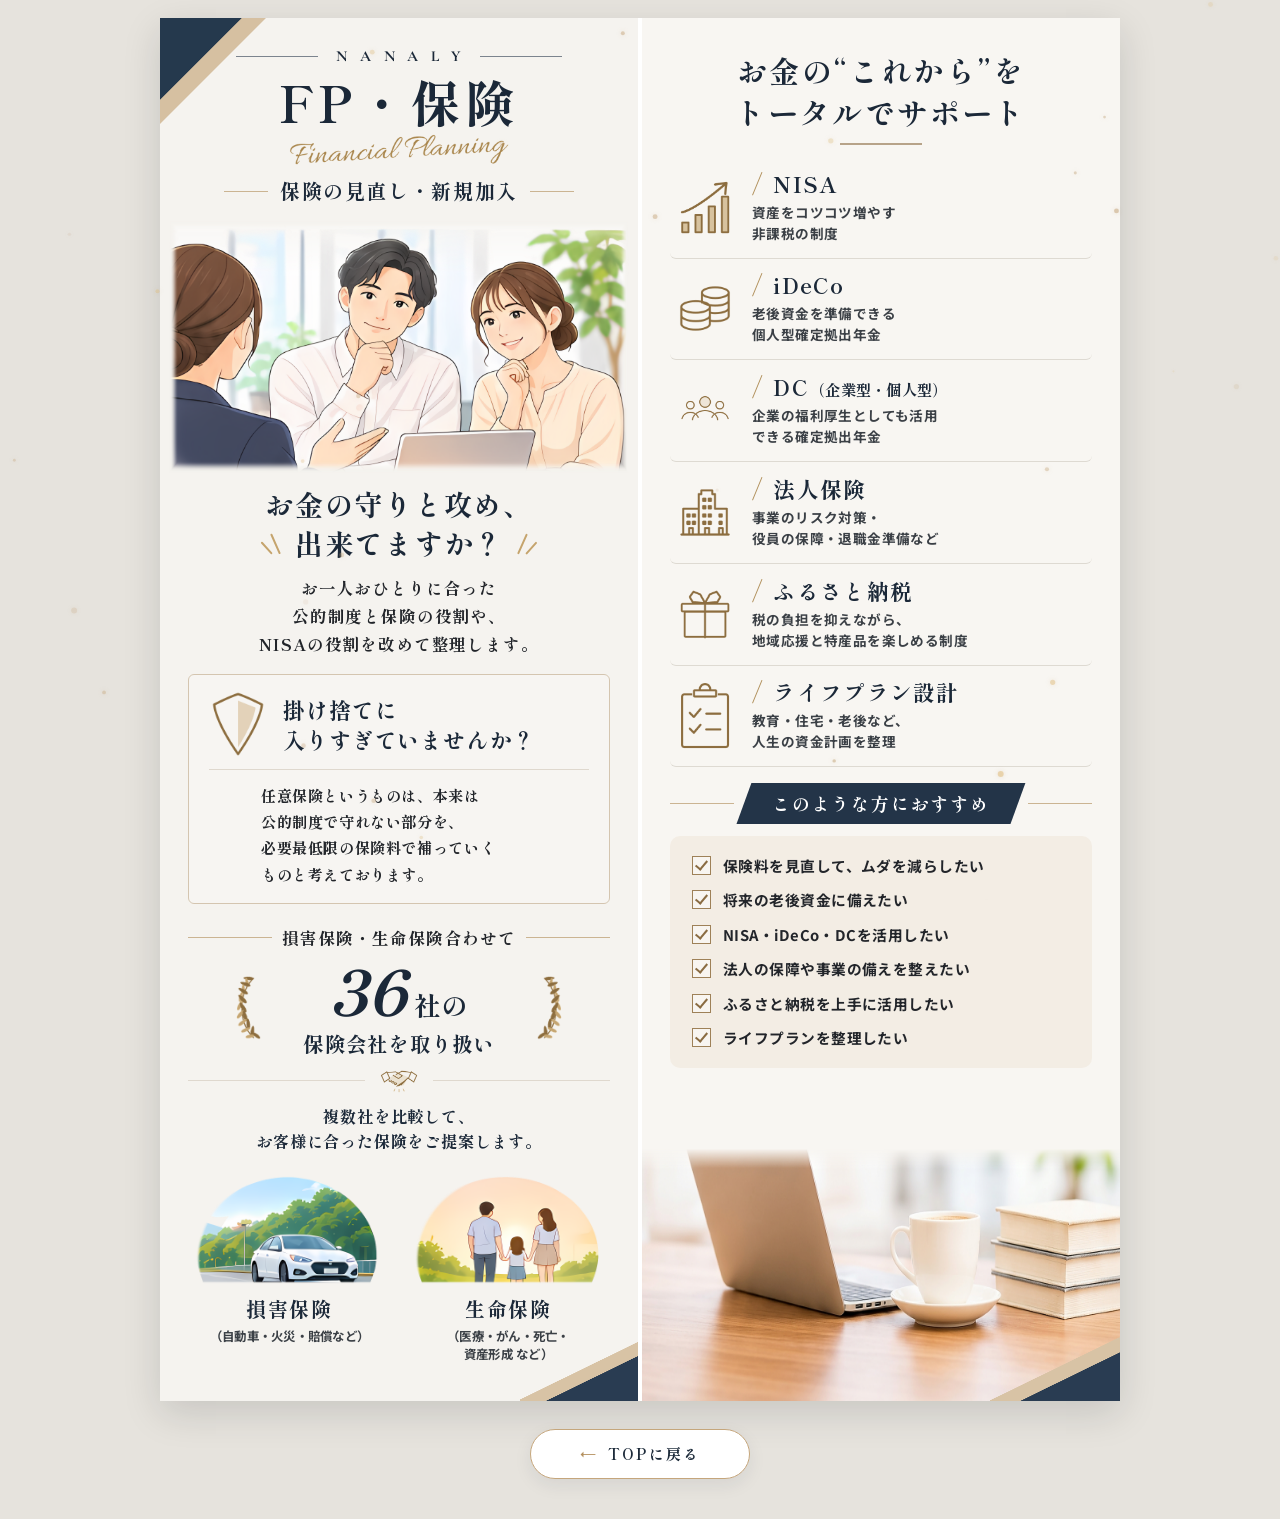
==== page/fp/index.html @ e27555b9 "Update digital business card, profile, seminar, secretary, and model portfolio pages" ====
<!DOCTYPE html>
<html lang="ja">
<head>
  <meta charset="UTF-8" />
  <meta name="viewport" content="width=device-width, initial-scale=1.0" />
  <title>FP・保険 | 株式会社NANALY</title>
  <meta name="description" content="株式会社NANALY 代表取締役 山本 奈々のFP・保険サービス。保険の見直し・新規加入（損害保険・生命保険合わせて44社取扱）、NISA・iDeCo・DC・法人保険・ふるさと納税・ライフプラン設計をトータルサポート。" />
  <link rel="preconnect" href="https://fonts.googleapis.com" />
  <link rel="preconnect" href="https://fonts.gstatic.com" crossorigin />
  <link href="https://fonts.googleapis.com/css2?family=Cormorant+Garamond:ital,wght@0,600;0,700;1,600;1,700&family=Noto+Sans+JP:wght@400;500;700&family=Shippori+Mincho:wght@500;600;700;800&display=swap" rel="stylesheet" />
  <link rel="stylesheet" href="style.css" />
</head>
<body>
  <main class="fp-sheet">
    <!-- ==================== LEFT COLUMN: FP & INSURANCE ==================== -->
    <section class="col col-left">
      <!-- Top-left diagonal decorative corner -->
      <div class="corner-decor corner-top-left" aria-hidden="true"></div>
      <!-- Bottom-right diagonal decorative corner -->
      <div class="corner-decor corner-bottom-right-leftcol" aria-hidden="true"></div>

      <!-- Header -->
      <header class="fp-header">
        <div class="brand-line-row">
          <span class="brand-side-line"></span>
          <p class="brand-en">N A N A L Y</p>
          <span class="brand-side-line"></span>
        </div>
        <h1 class="main-title">FP・保険</h1>
        <div class="script-fp-wrap">
          <img src="image/script_fp.png" alt="Financial Planning" class="script-fp-img" />
        </div>
        <div class="sub-banner-row">
          <span class="sub-side-line"></span>
          <p class="sub-banner-text">保険の見直し・新規加入</p>
          <span class="sub-side-line"></span>
        </div>
      </header>

      <!-- Hero Illustration -->
      <div class="hero-photo-wrap">
        <img src="image/fp_hero.png" alt="FP・保険相談イメージ" class="hero-photo" />
      </div>

      <!-- Question Copy with Gold Flare Lines -->
      <div class="question-block">
        <h2 class="question-title">
          <span class="q-line-1">お金の守りと攻め、</span>
          <span class="q-line-2-wrap">
            <span class="flare-left" aria-hidden="true"><i></i><i></i></span>
            <span class="q-line-2">出来てますか？</span>
            <span class="flare-right" aria-hidden="true"><i></i><i></i></span>
          </span>
        </h2>
        <p class="lead-copy">
          お一人おひとりに合った<br />
          公的制度と保険の役割や、<br />
          NISAの役割を改めて整理します。
        </p>
      </div>

      <!-- Outlined Box: 掛け捨てに入りすぎていませんか？ -->
      <div class="kakesute-box">
        <div class="kakesute-header">
          <div class="kakesute-icon-wrap">
            <img src="image/icon_shield.png" alt="保険シールドアイコン" class="kakesute-icon" />
          </div>
          <h3 class="kakesute-title">
            掛け捨てに<br />
            入りすぎていませんか？
          </h3>
        </div>
        <div class="kakesute-divider"></div>
        <p class="kakesute-desc">
          任意保険というものは、本来は<br />
          公的制度で守れない部分を、<br />
          必要最低限の保険料で補っていく<br />
          ものと考えております。
        </p>
      </div>

      <!-- 44 Companies Laurel Section -->
      <div class="companies-section">
        <div class="companies-top-row">
          <span class="comp-side-line"></span>
          <p class="companies-top-label">損害保険・生命保険合わせて</p>
          <span class="comp-side-line"></span>
        </div>

        <div class="laurel-center-wrap">
          <img src="image/icon_laurel_left.png" alt="" class="laurel-img laurel-left" aria-hidden="true" />
          <div class="companies-main-text">
            <p class="companies-num-row">
              <span class="companies-num" data-count="44">44</span><span class="companies-unit">社の</span>
            </p>
            <p class="companies-sub-label">保険会社を取り扱い</p>
          </div>
          <img src="image/icon_laurel_right.png" alt="" class="laurel-img laurel-right" aria-hidden="true" />
        </div>

        <div class="handshake-divider-row">
          <span class="hs-line"></span>
          <img src="image/icon_handshake.png" alt="" class="handshake-icon" aria-hidden="true" />
          <span class="hs-line"></span>
        </div>

        <p class="companies-lead">
          複数社を比較して、<br />
          お客様に合った保険をご提案します。
        </p>
      </div>

      <!-- Bottom 2 Arch Illustrations: 損害保険 & 生命保険 -->
      <div class="insurance-types-grid">
        <div class="ins-type-card">
          <div class="ins-arch-wrap">
            <img src="image/ins_damage.png" alt="損害保険（自動車・火災・賠償など）" class="ins-arch-img" />
          </div>
          <h3 class="ins-type-title">損害保険</h3>
          <p class="ins-type-sub">（自動車・火災・賠償など）</p>
        </div>

        <div class="ins-type-card">
          <div class="ins-arch-wrap">
            <img src="image/ins_life.png" alt="生命保険（医療・がん・死亡・資産形成など）" class="ins-arch-img" />
          </div>
          <h3 class="ins-type-title">生命保険</h3>
          <p class="ins-type-sub">
            （医療・がん・死亡・<br />
            資産形成 など）
          </p>
        </div>
      </div>
    </section>

    <!-- ==================== RIGHT COLUMN: TOTAL FINANCIAL SUPPORT ==================== -->
    <section class="col col-right">
      <!-- Bottom-right diagonal decorative corner -->
      <div class="corner-decor corner-bottom-right-rightcol" aria-hidden="true"></div>

      <!-- Header -->
      <header class="support-header">
        <h2 class="support-heading">
          お金の“これから”を<br />
          トータルでサポート
        </h2>
        <span class="header-line"></span>
      </header>

      <!-- 6 Financial Support Items -->
      <ul class="support-list">
        <!-- 1. NISA -->
        <li class="support-item">
          <div class="support-icon-wrap">
            <img src="image/icon_nisa.png" alt="NISAアイコン" class="support-icon" />
          </div>
          <div class="support-text">
            <h3 class="support-title">
              <span class="slash-gold" aria-hidden="true">/</span>NISA
            </h3>
            <p class="support-desc">
              資産をコツコツ増やす<br />
              非課税の制度
            </p>
          </div>
        </li>

        <!-- 2. iDeCo -->
        <li class="support-item">
          <div class="support-icon-wrap">
            <img src="image/icon_ideco.png" alt="iDeCoアイコン" class="support-icon" />
          </div>
          <div class="support-text">
            <h3 class="support-title">
              <span class="slash-gold" aria-hidden="true">/</span>iDeCo
            </h3>
            <p class="support-desc">
              老後資金を準備できる<br />
              個人型確定拠出年金
            </p>
          </div>
        </li>

        <!-- 3. DC（企業型・個人型） -->
        <li class="support-item">
          <div class="support-icon-wrap">
            <img src="image/icon_dc.png" alt="DC（企業型・個人型）アイコン" class="support-icon" />
          </div>
          <div class="support-text">
            <h3 class="support-title">
              <span class="slash-gold" aria-hidden="true">/</span>DC<small class="title-sub">（企業型・個人型）</small>
            </h3>
            <p class="support-desc">
              企業の福利厚生としても活用<br />
              できる確定拠出年金
            </p>
          </div>
        </li>

        <!-- 4. 法人保険 -->
        <li class="support-item">
          <div class="support-icon-wrap">
            <img src="image/icon_corporate.png" alt="法人保険アイコン" class="support-icon" />
          </div>
          <div class="support-text">
            <h3 class="support-title">
              <span class="slash-gold" aria-hidden="true">/</span>法人保険
            </h3>
            <p class="support-desc">
              事業のリスク対策・<br />
              役員の保障・退職金準備など
            </p>
          </div>
        </li>

        <!-- 5. ふるさと納税 -->
        <li class="support-item">
          <div class="support-icon-wrap">
            <img src="image/icon_furusato.png" alt="ふるさと納税アイコン" class="support-icon" />
          </div>
          <div class="support-text">
            <h3 class="support-title">
              <span class="slash-gold" aria-hidden="true">/</span>ふるさと納税
            </h3>
            <p class="support-desc">
              税の負担を抑えながら、<br />
              地域応援と特産品を楽しめる制度
            </p>
          </div>
        </li>

        <!-- 6. ライフプラン設計 -->
        <li class="support-item">
          <div class="support-icon-wrap">
            <img src="image/icon_lifeplan.png" alt="ライフプラン設計アイコン" class="support-icon" />
          </div>
          <div class="support-text">
            <h3 class="support-title">
              <span class="slash-gold" aria-hidden="true">/</span>ライフプラン設計
            </h3>
            <p class="support-desc">
              教育・住宅・老後など、<br />
              人生の資金計画を整理
            </p>
          </div>
        </li>
      </ul>

      <!-- Recommendation Section (このような方におすすめ) -->
      <div class="recommend-section">
        <div class="recommend-banner-row">
          <span class="rec-side-line"></span>
          <div class="recommend-ribbon">
            <span>このような方におすすめ</span>
          </div>
          <span class="rec-side-line"></span>
        </div>

        <div class="recommend-card">
          <ul class="recommend-list">
            <li class="recommend-item">
              <span class="check-box" aria-hidden="true"></span>
              <span class="recommend-text">保険料を見直して、ムダを減らしたい</span>
            </li>
            <li class="recommend-item">
              <span class="check-box" aria-hidden="true"></span>
              <span class="recommend-text">将来の老後資金に備えたい</span>
            </li>
            <li class="recommend-item">
              <span class="check-box" aria-hidden="true"></span>
              <span class="recommend-text">NISA・iDeCo・DCを活用したい</span>
            </li>
            <li class="recommend-item">
              <span class="check-box" aria-hidden="true"></span>
              <span class="recommend-text">法人の保障や事業の備えを整えたい</span>
            </li>
            <li class="recommend-item">
              <span class="check-box" aria-hidden="true"></span>
              <span class="recommend-text">ふるさと納税を上手に活用したい</span>
            </li>
            <li class="recommend-item">
              <span class="check-box" aria-hidden="true"></span>
              <span class="recommend-text">ライフプランを整理したい</span>
            </li>
          </ul>
        </div>
      </div>

      <!-- Bottom Desk Photo -->
      <div class="desk-photo-wrap">
        <img src="image/fp_desk.png" alt="FP相談デスクイメージ" class="desk-photo" />
      </div>
    </section>
  </main>

  <!-- Unified Bottom Back-to-TOP Button -->
  <footer class="bottom-top-nav">
    <a href="../../index.html" class="top-return-btn">
      <span class="top-return-arrow" aria-hidden="true">←</span>
      <span class="top-return-text">TOPに戻る</span>
    </a>
  </footer>

  <script src="script.js"></script>
</body>
</html>
---- page/fp/style.css ----
/* ==========================================================================
   NANALY FP & Insurance Page Stylesheet
   Exact replication of the 2-column FP & Insurance sheet (PC: 2 columns, Mobile: stacked)
   ========================================================================== */

:root {
  --bg-page: #e6e3dd;
  --bg-col-left: #f5f3ef;
  --bg-col-right: #f8f6f2;
  --navy-dark: #1b2838;
  --navy-ribbon: #233448;
  --text-main: #22252a;
  --text-sub: #3b4046;
  --gold-accent: #c5a67c;
  --gold-line: #cbb492;
  --divider-line: #dedad2;
  --card-beige: #f3ede4;
  --font-serif: "Shippori Mincho", "Yu Mincho", "Hiragino Mincho ProN", serif;
  --font-sans: "Noto Sans JP", "Hiragino Kaku Gothic ProN", "Meiryo", sans-serif;
  --font-en: "Cormorant Garamond", Georgia, serif;
}

*,
*::before,
*::after {
  box-sizing: border-box;
  margin: 0;
  padding: 0;
}

html {
  font-size: 16px;
  -webkit-text-size-adjust: 100%;
  scroll-behavior: smooth;
}

body {
  background-color: var(--bg-page);
  color: var(--text-main);
  font-family: var(--font-sans);
  line-height: 1.6;
  min-height: 100vh;
  display: flex;
  flex-direction: column;
  align-items: center;
  padding: 18px 12px 40px;
}

img {
  max-width: 100%;
  height: auto;
  display: block;
  user-select: none;
}

/* --------------------------------------------------------------------------
   Unified Bottom Back-to-TOP Navigation Button
   -------------------------------------------------------------------------- */
.bottom-top-nav {
  width: 100%;
  max-width: 960px;
  margin-top: 28px;
  display: flex;
  justify-content: center;
}

.top-return-btn {
  display: inline-flex;
  align-items: center;
  justify-content: center;
  gap: 10px;
  min-width: 220px;
  padding: 12px 32px;
  background-color: #ffffff;
  color: #1d2b3a;
  text-decoration: none;
  font-family: var(--font-serif);
  font-size: 0.94rem;
  font-weight: 700;
  letter-spacing: 0.14em;
  border: 1.5px solid #c5a67c;
  border-radius: 999px;
  box-shadow: 0 6px 18px rgba(29, 43, 58, 0.08);
  transition: all 0.25s ease;
}

.top-return-arrow {
  color: #b4905e;
  font-size: 1rem;
  line-height: 1;
  transition: transform 0.25s ease;
}

.top-return-btn:hover {
  background-color: #1d2b3a;
  color: #f5f3ef;
  border-color: #1d2b3a;
  transform: translateY(-2px);
  box-shadow: 0 8px 22px rgba(29, 43, 58, 0.16);
}

.top-return-btn:hover .top-return-arrow {
  color: #dfbc7a;
  transform: translateX(-4px);
}

/* --------------------------------------------------------------------------
   Main Two-Column Sheet Container (PC Web View)
   -------------------------------------------------------------------------- */
.fp-sheet {
  width: 100%;
  max-width: 960px;
  display: grid;
  grid-template-columns: 1fr 1fr;
  background-color: #ffffff;
  gap: 4px;
  box-shadow: 0 12px 36px rgba(15, 23, 30, 0.14);
  position: relative;
  overflow: hidden;
}

.col {
  position: relative;
  overflow: hidden;
  display: flex;
  flex-direction: column;
}

.col-left {
  background-color: var(--bg-col-left);
  padding: 26px 28px 26px;
}

.col-right {
  background-color: var(--bg-col-right);
  padding: 28px 28px 0;
  justify-content: space-between;
}

/* --------------------------------------------------------------------------
   Corner Decorative Ribbons
   -------------------------------------------------------------------------- */
.corner-decor {
  position: absolute;
  pointer-events: none;
  z-index: 4;
}

.corner-top-left {
  top: 0;
  left: 0;
  width: 135px;
  height: 135px;
  background: linear-gradient(
    135deg,
    #25394d 0%,
    #25394d 30%,
    #d6c0a1 30.5%,
    #d6c0a1 39%,
    transparent 39.5%
  );
}

.corner-bottom-right-leftcol {
  bottom: 0;
  right: 0;
  width: 118px;
  height: 60px;
  background: linear-gradient(
    -26deg,
    #293c52 0%,
    #293c52 38%,
    #d8c3a5 38.5%,
    #d8c3a5 50%,
    transparent 50.5%
  );
}

.corner-bottom-right-rightcol {
  bottom: 0;
  right: 0;
  width: 130px;
  height: 64px;
  background: linear-gradient(
    -26deg,
    #293c52 0%,
    #293c52 38%,
    #d8c3a5 38.5%,
    #d8c3a5 50%,
    transparent 50.5%
  );
}

/* --------------------------------------------------------------------------
   Left Column: Header (NANALY / FP・保険 / Financial Planning / 保険の見直し・新規加入)
   -------------------------------------------------------------------------- */
.fp-header {
  text-align: center;
  position: relative;
  z-index: 3;
  margin-bottom: 8px;
}

.brand-line-row {
  display: flex;
  align-items: center;
  justify-content: center;
  gap: 14px;
  margin-bottom: 4px;
  padding: 0 28px;
}

.brand-side-line {
  flex: 1;
  max-width: 82px;
  height: 1px;
  background-color: #7c848e;
}

.brand-en {
  font-family: var(--font-en);
  font-size: 0.96rem;
  font-weight: 700;
  letter-spacing: 0.28em;
  color: var(--navy-dark);
  padding-left: 0.28em;
  white-space: nowrap;
}

.main-title {
  font-family: var(--font-serif);
  font-size: 3.1rem;
  font-weight: 700;
  color: var(--navy-dark);
  letter-spacing: 0.08em;
  line-height: 1.15;
  margin-bottom: 2px;
}

.script-fp-wrap {
  display: flex;
  justify-content: center;
  margin: 2px 0 8px;
}

.script-fp-img {
  width: 224px;
  height: auto;
}

.sub-banner-row {
  display: flex;
  align-items: center;
  justify-content: center;
  gap: 12px;
  padding: 0 10px;
}

.sub-side-line {
  flex: 1;
  max-width: 44px;
  height: 1px;
  background-color: var(--gold-line);
}

.sub-banner-text {
  font-family: var(--font-serif);
  font-size: 1.24rem;
  font-weight: 700;
  color: var(--navy-dark);
  letter-spacing: 0.08em;
  white-space: nowrap;
}

/* --------------------------------------------------------------------------
   Left Column: Hero Illustration & Question Block
   -------------------------------------------------------------------------- */
.hero-photo-wrap {
  margin: 4px -20px 10px;
  position: relative;
  z-index: 2;
}

.hero-photo {
  width: 100%;
  height: auto;
  display: block;
}

.question-block {
  text-align: center;
  margin-bottom: 16px;
}

.question-title {
  font-family: var(--font-serif);
  font-size: 1.78rem;
  font-weight: 700;
  color: var(--navy-dark);
  line-height: 1.38;
  letter-spacing: 0.06em;
  display: flex;
  flex-direction: column;
  align-items: center;
  margin-bottom: 12px;
}

.q-line-2-wrap {
  display: inline-flex;
  align-items: center;
  gap: 14px;
}

.flare-left,
.flare-right {
  display: inline-flex;
  align-items: flex-end;
  gap: 6px;
}

.flare-left i,
.flare-right i {
  display: inline-block;
  width: 1.8px;
  background-color: #c5a46d;
  border-radius: 1px;
}

.flare-left i:nth-child(1) {
  height: 16px;
  transform: rotate(-42deg);
}
.flare-left i:nth-child(2) {
  height: 22px;
  transform: rotate(-24deg);
}

.flare-right i:nth-child(1) {
  height: 22px;
  transform: rotate(24deg);
}
.flare-right i:nth-child(2) {
  height: 16px;
  transform: rotate(42deg);
}

.lead-copy {
  font-family: var(--font-serif);
  font-size: 1.04rem;
  font-weight: 700;
  color: var(--text-main);
  line-height: 1.68;
  letter-spacing: 0.05em;
}

/* --------------------------------------------------------------------------
   Left Column: Outlined Box (掛け捨てに入りすぎていませんか？)
   -------------------------------------------------------------------------- */
.kakesute-box {
  border: 1px solid #d4c5b0;
  border-radius: 6px;
  padding: 16px 20px 16px;
  margin-bottom: 20px;
  background-color: rgba(255, 255, 255, 0.22);
}

.kakesute-header {
  display: flex;
  align-items: center;
  gap: 16px;
  padding-bottom: 12px;
}

.kakesute-icon-wrap {
  flex: 0 0 58px;
  display: flex;
  justify-content: center;
  align-items: center;
}

.kakesute-icon {
  width: 54px;
  height: auto;
}

.kakesute-title {
  font-family: var(--font-serif);
  font-size: 1.38rem;
  font-weight: 700;
  color: var(--navy-dark);
  line-height: 1.38;
  letter-spacing: 0.04em;
}

.kakesute-divider {
  width: 100%;
  height: 1px;
  background-color: #dfd8ce;
  margin-bottom: 12px;
}

.kakesute-desc {
  font-family: var(--font-serif);
  font-size: 0.95rem;
  font-weight: 700;
  color: var(--text-main);
  line-height: 1.72;
  letter-spacing: 0.04em;
  padding-left: 52px;
}

/* --------------------------------------------------------------------------
   Left Column: 44 Companies Laurel Section
   -------------------------------------------------------------------------- */
.companies-section {
  text-align: center;
  margin-bottom: 14px;
}

.companies-top-row {
  display: flex;
  align-items: center;
  justify-content: center;
  gap: 10px;
  margin-bottom: 4px;
}

.comp-side-line {
  flex: 1;
  height: 1px;
  background-color: var(--gold-line);
}

.companies-top-label {
  font-family: var(--font-serif);
  font-size: 1.06rem;
  font-weight: 700;
  color: var(--text-main);
  letter-spacing: 0.06em;
  white-space: nowrap;
}

.laurel-center-wrap {
  display: flex;
  align-items: center;
  justify-content: center;
  gap: 14px;
  padding: 2px 16px;
  margin-bottom: 4px;
}

.laurel-img {
  width: 52px;
  height: auto;
  flex-shrink: 0;
}

.companies-main-text {
  flex: 0 1 auto;
  padding: 0 8px;
  text-align: center;
}

.companies-num-row {
  line-height: 1.05;
  margin-bottom: 4px;
}

.companies-num {
  font-family: var(--font-serif);
  font-size: 3.9rem;
  font-weight: 700;
  font-style: italic;
  color: var(--navy-dark);
  letter-spacing: 0.02em;
  margin-right: 6px;
}

.companies-unit {
  font-family: var(--font-serif);
  font-size: 1.65rem;
  font-weight: 700;
  color: var(--navy-dark);
  letter-spacing: 0.06em;
}

.companies-sub-label {
  font-family: var(--font-serif);
  font-size: 1.28rem;
  font-weight: 700;
  color: var(--navy-dark);
  letter-spacing: 0.06em;
}

.handshake-divider-row {
  display: flex;
  align-items: center;
  justify-content: center;
  gap: 12px;
  margin: 4px 0 8px;
}

.hs-line {
  flex: 1;
  height: 1px;
  background-color: #dfd8ce;
}

.handshake-icon {
  width: 44px;
  height: auto;
}

.companies-lead {
  font-family: var(--font-serif);
  font-size: 1.02rem;
  font-weight: 700;
  color: var(--navy-dark);
  line-height: 1.56;
  letter-spacing: 0.05em;
}

/* --------------------------------------------------------------------------
   Left Column: Bottom 2 Arch Illustrations (損害保険 / 生命保険)
   -------------------------------------------------------------------------- */
.insurance-types-grid {
  display: grid;
  grid-template-columns: 1fr 1fr;
  gap: 16px;
  margin-top: auto;
  padding-bottom: 12px;
  position: relative;
  z-index: 3;
}

.ins-type-card {
  display: flex;
  flex-direction: column;
  align-items: center;
  text-align: center;
}

.ins-arch-wrap {
  width: 100%;
  max-width: 192px;
  margin-bottom: 6px;
}

.ins-arch-img {
  width: 100%;
  height: auto;
  display: block;
}

.ins-type-title {
  font-family: var(--font-serif);
  font-size: 1.24rem;
  font-weight: 700;
  color: var(--navy-dark);
  letter-spacing: 0.08em;
  margin-bottom: 2px;
}

.ins-type-sub {
  font-family: var(--font-sans);
  font-size: 0.78rem;
  font-weight: 700;
  color: var(--text-sub);
  line-height: 1.45;
  letter-spacing: 0.02em;
}

/* --------------------------------------------------------------------------
   Right Column: Header (お金の“これから”をトータルでサポート)
   -------------------------------------------------------------------------- */
.support-header {
  text-align: center;
  padding-top: 4px;
  margin-bottom: 12px;
}

.support-heading {
  font-family: var(--font-serif);
  font-size: 1.88rem;
  font-weight: 700;
  color: var(--navy-dark);
  line-height: 1.38;
  letter-spacing: 0.08em;
}

.header-line {
  display: block;
  width: 82px;
  height: 1.5px;
  background-color: #b7a389;
  margin: 10px auto 0;
}

/* --------------------------------------------------------------------------
   Right Column: 6 Support Items (NISA, iDeCo, DC, 法人保険, ふるさと納税, ライフプラン設計)
   -------------------------------------------------------------------------- */
.support-list {
  list-style: none;
  display: flex;
  flex-direction: column;
  margin-bottom: 16px;
}

.support-item {
  display: flex;
  align-items: center;
  gap: 16px;
  padding: 13px 4px;
  border-bottom: 1px solid var(--divider-line);
}

.support-icon-wrap {
  flex: 0 0 62px;
  display: flex;
  justify-content: center;
  align-items: center;
}

.support-icon {
  width: 52px;
  height: auto;
}

.support-text {
  flex: 1;
  min-width: 0;
}

.support-title {
  font-family: var(--font-serif);
  font-size: 1.36rem;
  font-weight: 700;
  color: var(--navy-dark);
  letter-spacing: 0.06em;
  line-height: 1.28;
  margin-bottom: 4px;
  display: flex;
  align-items: baseline;
  flex-wrap: nowrap;
  white-space: nowrap;
}

.slash-gold {
  color: #b08f5a;
  font-family: var(--font-serif);
  font-size: 1.48rem;
  font-weight: 400;
  margin-right: 10px;
  line-height: 1;
}

.title-sub {
  font-size: 0.94rem;
  font-weight: 700;
  letter-spacing: 0.02em;
  margin-left: 2px;
}

.support-desc {
  font-family: var(--font-sans);
  font-size: 0.85rem;
  font-weight: 700;
  color: var(--text-sub);
  line-height: 1.58;
  letter-spacing: 0.03em;
}

/* --------------------------------------------------------------------------
   Right Column: Recommendation Section (このような方におすすめ)
   -------------------------------------------------------------------------- */
.recommend-section {
  margin-bottom: 12px;
  position: relative;
  z-index: 3;
}

.recommend-banner-row {
  display: flex;
  align-items: center;
  justify-content: center;
  gap: 10px;
  margin-bottom: 12px;
}

.rec-side-line {
  flex: 1;
  height: 1px;
  background-color: var(--gold-line);
}

.recommend-ribbon {
  background-color: var(--navy-ribbon);
  transform: skewX(-20deg);
  padding: 6px 28px;
  white-space: nowrap;
}

.recommend-ribbon span {
  display: block;
  transform: skewX(20deg);
  font-family: var(--font-serif);
  font-size: 1.12rem;
  font-weight: 700;
  color: #ffffff;
  letter-spacing: 0.1em;
}

.recommend-card {
  background-color: var(--card-beige);
  border-radius: 10px;
  padding: 18px 22px;
}

.recommend-list {
  list-style: none;
  display: flex;
  flex-direction: column;
  gap: 11px;
}

.recommend-item {
  display: flex;
  align-items: center;
  gap: 12px;
}

.check-box {
  position: relative;
  width: 19px;
  height: 19px;
  border: 1.5px solid #9e8158;
  background-color: rgba(255, 255, 255, 0.45);
  flex-shrink: 0;
  display: inline-block;
}

.check-box::after {
  content: "";
  position: absolute;
  left: 5px;
  top: 1px;
  width: 7px;
  height: 12px;
  border-right: 2.2px solid #8a6c42;
  border-bottom: 2.2px solid #8a6c42;
  transform: rotate(40deg);
}

.recommend-text {
  font-family: var(--font-sans);
  font-size: 0.92rem;
  font-weight: 700;
  color: var(--text-main);
  letter-spacing: 0.03em;
}

/* --------------------------------------------------------------------------
   Right Column: Bottom Desk Photo
   -------------------------------------------------------------------------- */
.desk-photo-wrap {
  margin: auto -28px 0;
  position: relative;
  z-index: 1;
}

.desk-photo {
  width: 100%;
  height: auto;
  display: block;
}

/* ==========================================================================
   Responsive Design (Smartphone / Tablet View: Single Column Stacked)
   ========================================================================== */
@media (max-width: 820px) {
  body {
    padding: 10px 0 28px;
  }

  .fp-sheet {
    grid-template-columns: 1fr;
    max-width: 480px;
    gap: 6px;
  }

  .col-left {
    padding: 24px 16px 24px;
  }

  .col-right {
    padding: 28px 16px 0;
  }

  .main-title {
    font-size: clamp(2.35rem, 9.5vw, 2.85rem);
  }

  .script-fp-img {
    width: clamp(180px, 52vw, 215px);
  }

  .sub-banner-text {
    font-size: clamp(1.02rem, 4.3vw, 1.18rem);
  }

  .hero-photo-wrap {
    margin: 4px -16px 10px;
  }

  .question-title {
    font-size: clamp(1.38rem, 5.8vw, 1.68rem);
  }

  .lead-copy {
    font-size: clamp(0.86rem, 3.6vw, 1rem);
  }

  .kakesute-box {
    padding: 14px 14px;
  }

  .kakesute-title {
    font-size: clamp(1.12rem, 4.6vw, 1.3rem);
  }

  .kakesute-desc {
    padding-left: 0;
    font-size: clamp(0.82rem, 3.4vw, 0.92rem);
  }

  .companies-num {
    font-size: clamp(3.1rem, 12vw, 3.7rem);
  }

  .companies-sub-label {
    font-size: clamp(1.06rem, 4.4vw, 1.22rem);
  }

  .support-heading {
    font-size: clamp(1.48rem, 6vw, 1.78rem);
  }

  .support-title {
    font-size: clamp(1.12rem, 4.6vw, 1.3rem);
  }

  .support-desc {
    font-size: clamp(0.76rem, 3.2vw, 0.84rem);
  }

  .recommend-card {
    padding: 16px 14px;
  }

  .recommend-text {
    font-size: clamp(0.78rem, 3.3vw, 0.88rem);
  }

  .desk-photo-wrap {
    margin: 8px -16px 0;
  }
}

/* ==========================================================================
   Interactive Animations & JS Motion Effects (Full-Page Luxury Motion)
   Matches Profile & Seminar pages
   ========================================================================== */
#ambient-bg-canvas {
  position: fixed;
  inset: 0;
  width: 100%;
  height: 100%;
  pointer-events: none;
  z-index: 25; /* Float delicate gold particles across the entire page */
}

.fp-sheet,
.bottom-top-nav {
  position: relative;
  z-index: 1;
}

/* Reveal states controlled by JS (with forced reflow so top elements always animate) */
.js-anim-item {
  opacity: 0;
  transform: translateY(28px);
  transition:
    opacity 0.85s cubic-bezier(0.22, 1, 0.36, 1),
    transform 0.85s cubic-bezier(0.22, 1, 0.36, 1);
  will-change: opacity, transform;
}

.js-anim-item.from-left {
  transform: translateX(-28px);
}

.js-anim-item.from-right {
  transform: translateX(28px);
}

.js-anim-item.scale-up {
  transform: translateY(18px) scale(0.94);
}

.js-anim-item.is-visible {
  opacity: 1;
  transform: translate3d(0, 0, 0) scale(1);
}

/* Expanding gold & brand lines */
.js-line-draw {
  transform: scaleX(0);
  transform-origin: center;
  transition: transform 0.9s cubic-bezier(0.22, 1, 0.36, 1) 0.18s;
}

.js-line-draw.is-visible {
  transform: scaleX(1);
}

/* Checkmark spring pop-in animation */
.recommend-item .check-box::after {
  transform: rotate(40deg) scale(0);
  transition: transform 0.5s cubic-bezier(0.34, 1.56, 0.64, 1);
}

.recommend-item.is-visible .check-box::after {
  transform: rotate(40deg) scale(1);
  transition-delay: 0.25s;
}

/* Continuous ambient keyframe animations across top, middle, and bottom */
@keyframes floatIcon {
  0%, 100% {
    transform: translateY(0);
  }
  50% {
    transform: translateY(-4px);
  }
}

@keyframes floatScript {
  0%, 100% {
    transform: translateY(0) scale(1);
  }
  50% {
    transform: translateY(-3.5px) scale(1.02);
  }
}

@keyframes floatPhotoSoft {
  0%, 100% {
    transform: translateY(0) scale(1);
  }
  50% {
    transform: translateY(-4px) scale(1.012);
  }
}

@keyframes flareTwinkle {
  0%, 100% {
    opacity: 0.45;
    transform: scaleY(0.84);
  }
  50% {
    opacity: 1;
    transform: scaleY(1.16);
  }
}

@keyframes laurelSwayLeft {
  0%, 100% {
    transform: rotate(0deg) translateY(0);
  }
  50% {
    transform: rotate(-4deg) translateY(-2.5px);
  }
}

@keyframes laurelSwayRight {
  0%, 100% {
    transform: rotate(0deg) translateY(0);
  }
  50% {
    transform: rotate(4deg) translateY(-2.5px);
  }
}

/* Apply continuous motion to Script, Icons, Photos, Laurels, and Flare lines */
.script-fp-img {
  animation: floatScript 4.5s ease-in-out infinite;
  transition: transform 0.45s cubic-bezier(0.22, 1, 0.36, 1);
}

.hero-photo {
  animation: floatPhotoSoft 5.2s ease-in-out infinite;
  transition: transform 0.45s cubic-bezier(0.22, 1, 0.36, 1), filter 0.45s ease;
}

.flare-left i,
.flare-right i {
  transform-origin: bottom center;
  animation: flareTwinkle 2.2s ease-in-out infinite;
}

.flare-left i:nth-child(2),
.flare-right i:nth-child(1) {
  animation-delay: 0.45s;
}

.kakesute-icon,
.support-icon,
.handshake-icon {
  animation: floatIcon 3.8s ease-in-out infinite;
  transition: transform 0.38s cubic-bezier(0.34, 1.56, 0.64, 1), filter 0.35s ease;
}

.support-item:nth-child(2) .support-icon {
  animation-delay: 0.5s;
}
.support-item:nth-child(3) .support-icon {
  animation-delay: 1.0s;
}
.support-item:nth-child(4) .support-icon {
  animation-delay: 1.5s;
}
.support-item:nth-child(5) .support-icon {
  animation-delay: 2.0s;
}
.support-item:nth-child(6) .support-icon {
  animation-delay: 2.5s;
}

.laurel-left {
  animation: laurelSwayLeft 4.2s ease-in-out infinite;
}

.laurel-right {
  animation: laurelSwayRight 4.2s ease-in-out infinite;
}

.ins-arch-img {
  animation: floatPhotoSoft 4.8s ease-in-out infinite;
  transition: transform 0.45s cubic-bezier(0.22, 1, 0.36, 1), filter 0.45s ease;
}

.ins-type-card:nth-child(2) .ins-arch-img {
  animation-delay: 1.1s;
}

.desk-photo {
  transition: transform 0.45s cubic-bezier(0.22, 1, 0.36, 1);
}

/* Hover micro-interactions matching Profile & Seminar */
.support-item,
.kakesute-box,
.ins-type-card,
.recommend-card {
  transition:
    transform 0.35s cubic-bezier(0.22, 1, 0.36, 1),
    background-color 0.35s ease,
    box-shadow 0.35s ease;
}

.support-item {
  border-radius: 6px;
}

.support-item .slash-gold {
  display: inline-block;
  transition: transform 0.3s cubic-bezier(0.22, 1, 0.36, 1), color 0.3s ease;
}

.support-item:hover {
  transform: translateX(5px);
  background-color: rgba(203, 179, 143, 0.09);
}

.support-item:hover .slash-gold {
  transform: translateX(2px) rotate(8deg) scale(1.15);
  color: #c59b5f;
}

.support-item:hover .support-icon,
.kakesute-box:hover .kakesute-icon {
  transform: scale(1.14) rotate(-4deg);
  filter: drop-shadow(0 4px 8px rgba(169, 134, 83, 0.28));
}

.kakesute-box:hover {
  transform: translateY(-3px);
  box-shadow: 0 10px 24px rgba(169, 134, 83, 0.14);
  background-color: rgba(255, 255, 255, 0.5);
}

.ins-type-card:hover {
  transform: translateY(-4px);
}

.ins-type-card:hover .ins-arch-img {
  transform: scale(1.05);
  filter: drop-shadow(0 8px 16px rgba(19, 34, 53, 0.14));
}

.recommend-card:hover {
  box-shadow: 0 8px 22px rgba(169, 134, 83, 0.14);
  background-color: #f7f1e8;
}

.recommend-item {
  transition: transform 0.28s cubic-bezier(0.22, 1, 0.36, 1);
}

.recommend-item:hover {
  transform: translateX(5px);
}

/* Gold touch/click ripple */
.gold-ripple {
  position: fixed;
  width: 14px;
  height: 14px;
  border-radius: 50%;
  background: radial-gradient(circle, rgba(197, 166, 124, 0.55) 0%, rgba(197, 166, 124, 0) 70%);
  border: 1px solid rgba(197, 166, 124, 0.65);
  transform: translate(-50%, -50%) scale(0.2);
  pointer-events: none;
  z-index: 9999;
  animation: goldRippleOut 0.65s cubic-bezier(0.22, 1, 0.36, 1) forwards;
}

@keyframes goldRippleOut {
  0% {
    opacity: 0.9;
    transform: translate(-50%, -50%) scale(0.2);
  }
  100% {
    opacity: 0;
    transform: translate(-50%, -50%) scale(5.5);
  }
}

@media (prefers-reduced-motion: reduce) {
  .js-anim-item,
  .js-line-draw {
    opacity: 1 !important;
    transform: none !important;
    transition: none !important;
  }
}
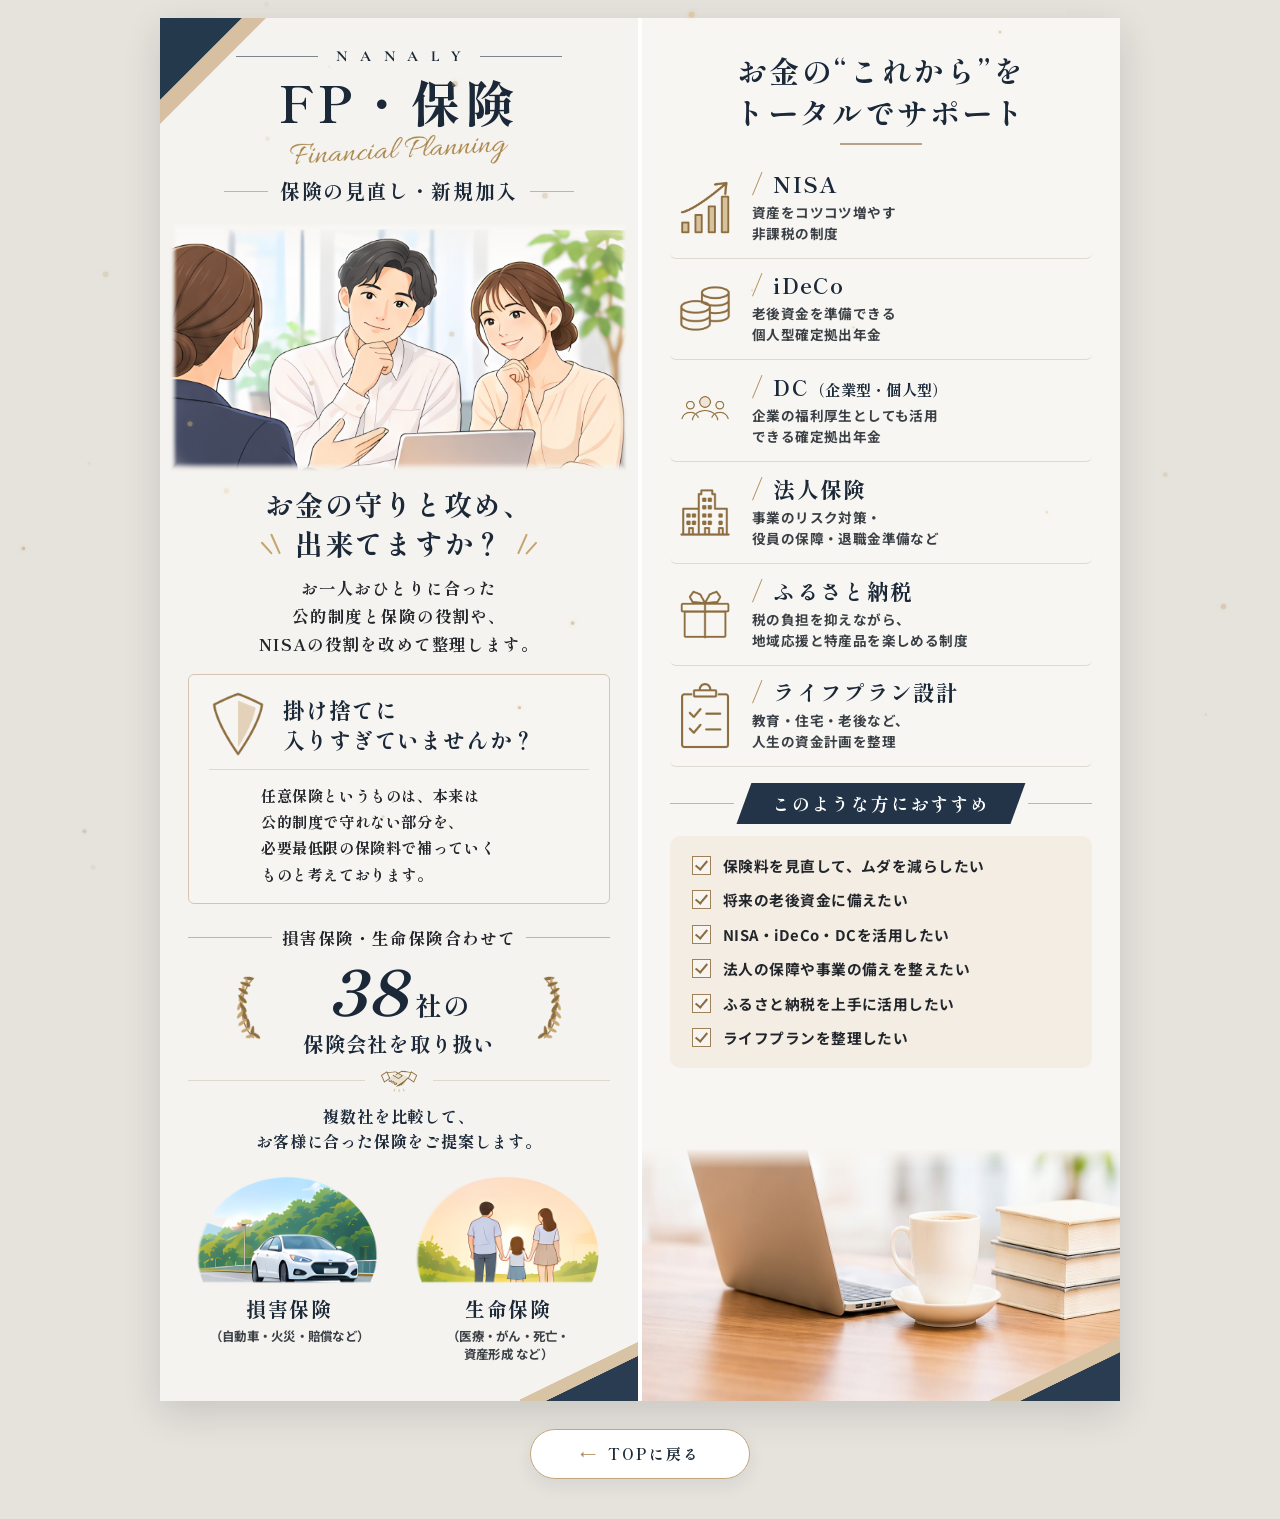
==== commit 5ae7bdf5: "Fix scroll position to always start at top when navigating to portfolio and other pages" ====
--- a/page/fp/index.html
+++ b/page/fp/index.html
@@ -9,8 +9,14 @@
   <link rel="preconnect" href="https://fonts.gstatic.com" crossorigin />
   <link href="https://fonts.googleapis.com/css2?family=Cormorant+Garamond:ital,wght@0,600;0,700;1,600;1,700&family=Noto+Sans+JP:wght@400;500;700&family=Shippori+Mincho:wght@500;600;700;800&display=swap" rel="stylesheet" />
   <link rel="stylesheet" href="style.css" />
+  <script>
+    if ('scrollRestoration' in history) {
+      history.scrollRestoration = 'manual';
+    }
+    window.scrollTo(0, 0);
+  </script>
 </head>
-<body>
+<body id="top">
   <main class="fp-sheet">
     <!-- ==================== LEFT COLUMN: FP & INSURANCE ==================== -->
     <section class="col col-left">
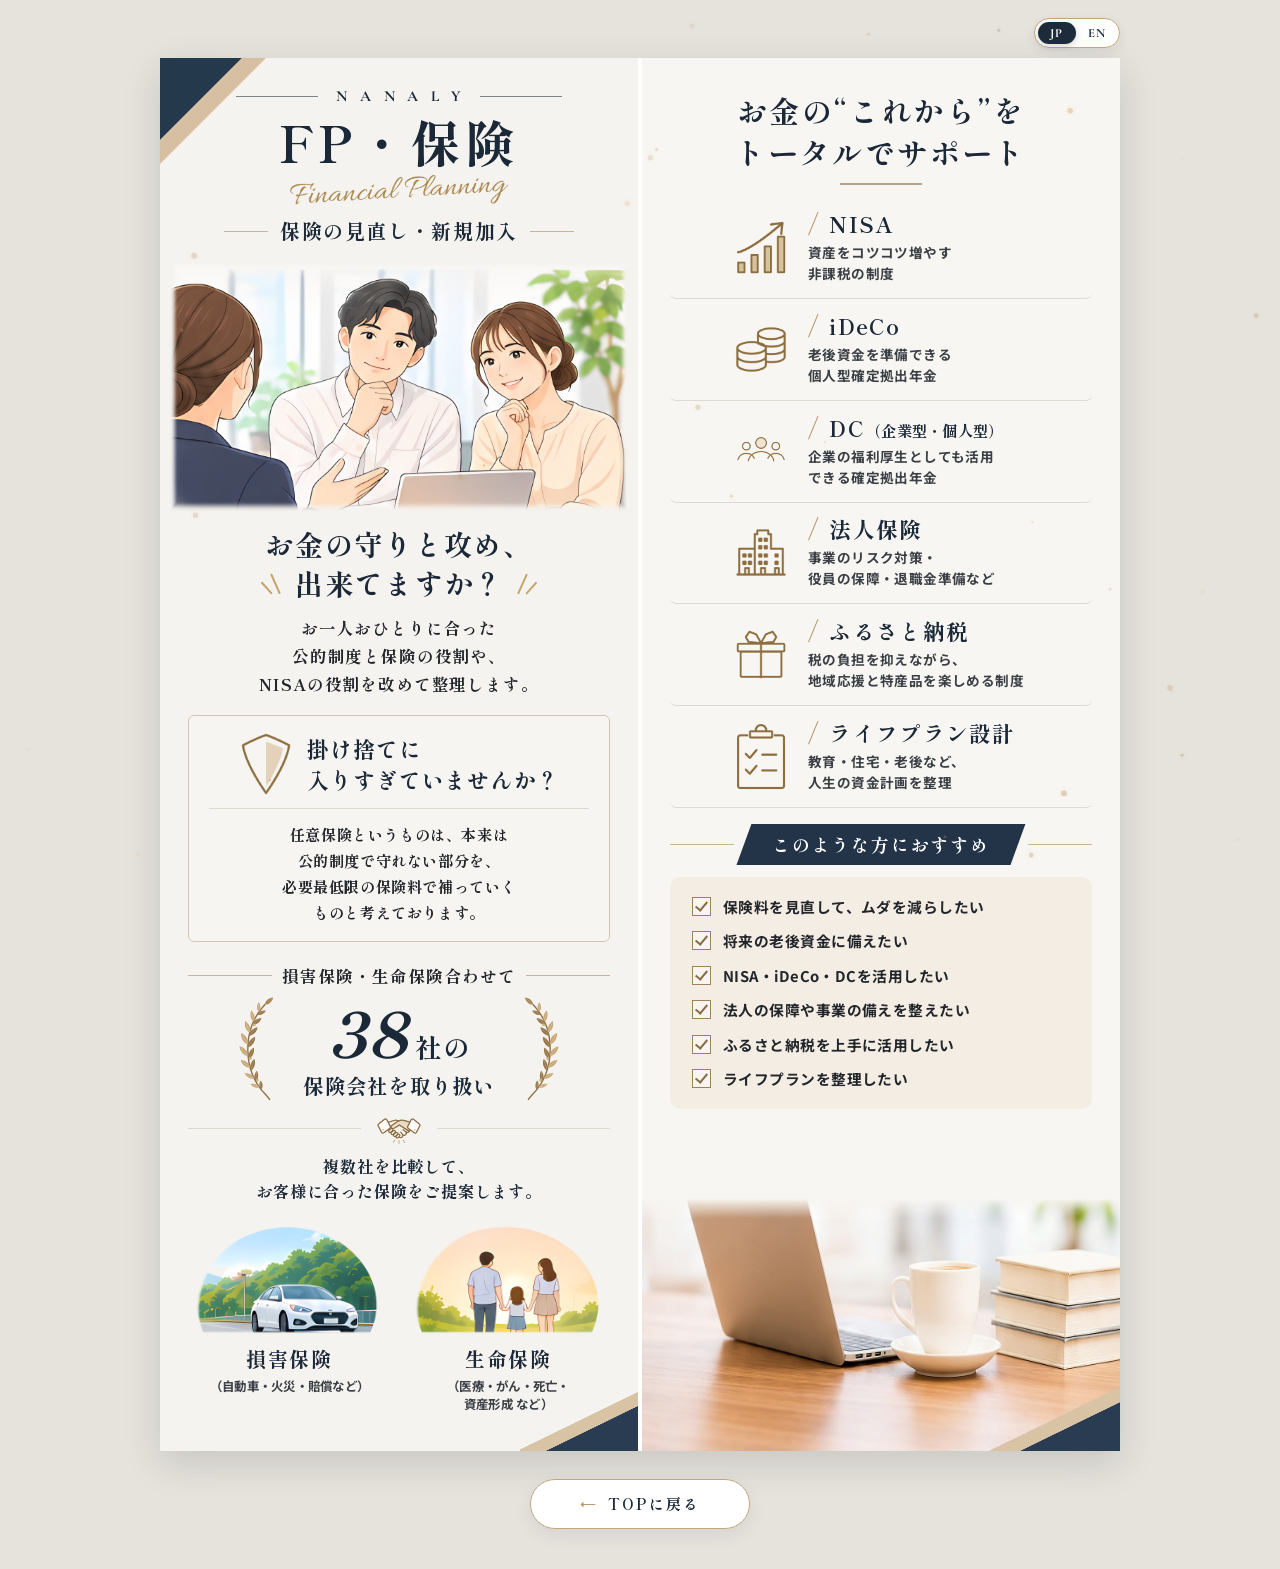
==== commit 77274355: "Refine layout, icons, activity links, and add JP/EN switcher across all pages" ====
--- a/page/fp/index.html
+++ b/page/fp/index.html
@@ -9,14 +9,25 @@
   <link rel="preconnect" href="https://fonts.gstatic.com" crossorigin />
   <link href="https://fonts.googleapis.com/css2?family=Cormorant+Garamond:ital,wght@0,600;0,700;1,600;1,700&family=Noto+Sans+JP:wght@400;500;700&family=Shippori+Mincho:wght@500;600;700;800&display=swap" rel="stylesheet" />
   <link rel="stylesheet" href="style.css" />
+  <link rel="stylesheet" href="../../css/lang-switcher.css" />
   <script>
     if ('scrollRestoration' in history) {
       history.scrollRestoration = 'manual';
     }
     window.scrollTo(0, 0);
+    try {
+      var savedLang = new URLSearchParams(location.search).get('lang') || localStorage.getItem('nanaly_lang');
+      if (savedLang === 'en') document.documentElement.lang = 'en';
+    } catch (e) {}
   </script>
 </head>
-<body id="top">
+<body id="top" data-i18n-title="fp.pageTitle">
+  <div class="lang-switch-bar lang-switch-bar--sheet" role="region" aria-label="Language switcher">
+    <div class="lang-switch-pill">
+      <button type="button" class="lang-btn is-active" data-lang="ja" aria-pressed="true" aria-label="日本語">JP</button>
+      <button type="button" class="lang-btn" data-lang="en" aria-pressed="false" aria-label="English">EN</button>
+    </div>
+  </div>
   <main class="fp-sheet">
     <!-- ==================== LEFT COLUMN: FP & INSURANCE ==================== -->
     <section class="col col-left">
@@ -32,13 +43,13 @@
           <p class="brand-en">N A N A L Y</p>
           <span class="brand-side-line"></span>
         </div>
-        <h1 class="main-title">FP・保険</h1>
+        <h1 class="main-title" data-i18n="fp.mainTitle">FP・保険</h1>
         <div class="script-fp-wrap">
           <img src="image/script_fp.png" alt="Financial Planning" class="script-fp-img" />
         </div>
         <div class="sub-banner-row">
           <span class="sub-side-line"></span>
-          <p class="sub-banner-text">保険の見直し・新規加入</p>
+          <p class="sub-banner-text" data-i18n="fp.subBanner">保険の見直し・新規加入</p>
           <span class="sub-side-line"></span>
         </div>
       </header>
@@ -51,14 +62,14 @@
       <!-- Question Copy with Gold Flare Lines -->
       <div class="question-block">
         <h2 class="question-title">
-          <span class="q-line-1">お金の守りと攻め、</span>
+          <span class="q-line-1" data-i18n="fp.qLine1">お金の守りと攻め、</span>
           <span class="q-line-2-wrap">
             <span class="flare-left" aria-hidden="true"><i></i><i></i></span>
-            <span class="q-line-2">出来てますか？</span>
+            <span class="q-line-2" data-i18n="fp.qLine2">出来てますか？</span>
             <span class="flare-right" aria-hidden="true"><i></i><i></i></span>
           </span>
         </h2>
-        <p class="lead-copy">
+        <p class="lead-copy" data-i18n="fp.leadCopy">
           お一人おひとりに合った<br />
           公的制度と保険の役割や、<br />
           NISAの役割を改めて整理します。
@@ -71,13 +82,13 @@
           <div class="kakesute-icon-wrap">
             <img src="image/icon_shield.png" alt="保険シールドアイコン" class="kakesute-icon" />
           </div>
-          <h3 class="kakesute-title">
+          <h3 class="kakesute-title" data-i18n="fp.kakesuteTitle">
             掛け捨てに<br />
             入りすぎていませんか？
           </h3>
         </div>
         <div class="kakesute-divider"></div>
-        <p class="kakesute-desc">
+        <p class="kakesute-desc" data-i18n="fp.kakesuteDesc">
           任意保険というものは、本来は<br />
           公的制度で守れない部分を、<br />
           必要最低限の保険料で補っていく<br />
@@ -89,28 +100,28 @@
       <div class="companies-section">
         <div class="companies-top-row">
           <span class="comp-side-line"></span>
-          <p class="companies-top-label">損害保険・生命保険合わせて</p>
+          <p class="companies-top-label" data-i18n="fp.companiesTop">損害保険・生命保険合わせて</p>
           <span class="comp-side-line"></span>
         </div>
 
         <div class="laurel-center-wrap">
-          <img src="image/icon_laurel_left.png" alt="" class="laurel-img laurel-left" aria-hidden="true" />
+          <img src="image/icon_laurel_left.svg" alt="" class="laurel-img laurel-left" aria-hidden="true" />
           <div class="companies-main-text">
             <p class="companies-num-row">
-              <span class="companies-num" data-count="44">44</span><span class="companies-unit">社の</span>
-            </p>
-            <p class="companies-sub-label">保険会社を取り扱い</p>
-          </div>
-          <img src="image/icon_laurel_right.png" alt="" class="laurel-img laurel-right" aria-hidden="true" />
+              <span class="companies-num" data-count="44">44</span><span class="companies-unit" data-i18n="fp.companiesUnit">社の</span>
+            </p>
+            <p class="companies-sub-label" data-i18n="fp.companiesSub">保険会社を取り扱い</p>
+          </div>
+          <img src="image/icon_laurel_right.svg" alt="" class="laurel-img laurel-right" aria-hidden="true" />
         </div>
 
         <div class="handshake-divider-row">
           <span class="hs-line"></span>
-          <img src="image/icon_handshake.png" alt="" class="handshake-icon" aria-hidden="true" />
+          <img src="image/icon_handshake.svg" alt="" class="handshake-icon" aria-hidden="true" />
           <span class="hs-line"></span>
         </div>
 
-        <p class="companies-lead">
+        <p class="companies-lead" data-i18n="fp.companiesLead">
           複数社を比較して、<br />
           お客様に合った保険をご提案します。
         </p>
@@ -122,16 +133,16 @@
           <div class="ins-arch-wrap">
             <img src="image/ins_damage.png" alt="損害保険（自動車・火災・賠償など）" class="ins-arch-img" />
           </div>
-          <h3 class="ins-type-title">損害保険</h3>
-          <p class="ins-type-sub">（自動車・火災・賠償など）</p>
+          <h3 class="ins-type-title" data-i18n="fp.insDamageTitle">損害保険</h3>
+          <p class="ins-type-sub" data-i18n="fp.insDamageSub">（自動車・火災・賠償など）</p>
         </div>
 
         <div class="ins-type-card">
           <div class="ins-arch-wrap">
             <img src="image/ins_life.png" alt="生命保険（医療・がん・死亡・資産形成など）" class="ins-arch-img" />
           </div>
-          <h3 class="ins-type-title">生命保険</h3>
-          <p class="ins-type-sub">
+          <h3 class="ins-type-title" data-i18n="fp.insLifeTitle">生命保険</h3>
+          <p class="ins-type-sub" data-i18n="fp.insLifeSub">
             （医療・がん・死亡・<br />
             資産形成 など）
           </p>
@@ -146,7 +157,7 @@
 
       <!-- Header -->
       <header class="support-header">
-        <h2 class="support-heading">
+        <h2 class="support-heading" data-i18n="fp.supportHeading">
           お金の“これから”を<br />
           トータルでサポート
         </h2>
@@ -162,9 +173,9 @@
           </div>
           <div class="support-text">
             <h3 class="support-title">
-              <span class="slash-gold" aria-hidden="true">/</span>NISA
-            </h3>
-            <p class="support-desc">
+              <span class="slash-gold" aria-hidden="true">/</span><span data-i18n="fp.item1Title">NISA</span>
+            </h3>
+            <p class="support-desc" data-i18n="fp.item1Desc">
               資産をコツコツ増やす<br />
               非課税の制度
             </p>
@@ -178,9 +189,9 @@
           </div>
           <div class="support-text">
             <h3 class="support-title">
-              <span class="slash-gold" aria-hidden="true">/</span>iDeCo
-            </h3>
-            <p class="support-desc">
+              <span class="slash-gold" aria-hidden="true">/</span><span data-i18n="fp.item2Title">iDeCo</span>
+            </h3>
+            <p class="support-desc" data-i18n="fp.item2Desc">
               老後資金を準備できる<br />
               個人型確定拠出年金
             </p>
@@ -194,9 +205,9 @@
           </div>
           <div class="support-text">
             <h3 class="support-title">
-              <span class="slash-gold" aria-hidden="true">/</span>DC<small class="title-sub">（企業型・個人型）</small>
-            </h3>
-            <p class="support-desc">
+              <span class="slash-gold" aria-hidden="true">/</span><span data-i18n="fp.item3Title">DC</span><small class="title-sub" data-i18n="fp.item3Sub">（企業型・個人型）</small>
+            </h3>
+            <p class="support-desc" data-i18n="fp.item3Desc">
               企業の福利厚生としても活用<br />
               できる確定拠出年金
             </p>
@@ -210,9 +221,9 @@
           </div>
           <div class="support-text">
             <h3 class="support-title">
-              <span class="slash-gold" aria-hidden="true">/</span>法人保険
-            </h3>
-            <p class="support-desc">
+              <span class="slash-gold" aria-hidden="true">/</span><span data-i18n="fp.item4Title">法人保険</span>
+            </h3>
+            <p class="support-desc" data-i18n="fp.item4Desc">
               事業のリスク対策・<br />
               役員の保障・退職金準備など
             </p>
@@ -226,9 +237,9 @@
           </div>
           <div class="support-text">
             <h3 class="support-title">
-              <span class="slash-gold" aria-hidden="true">/</span>ふるさと納税
-            </h3>
-            <p class="support-desc">
+              <span class="slash-gold" aria-hidden="true">/</span><span data-i18n="fp.item5Title">ふるさと納税</span>
+            </h3>
+            <p class="support-desc" data-i18n="fp.item5Desc">
               税の負担を抑えながら、<br />
               地域応援と特産品を楽しめる制度
             </p>
@@ -242,9 +253,9 @@
           </div>
           <div class="support-text">
             <h3 class="support-title">
-              <span class="slash-gold" aria-hidden="true">/</span>ライフプラン設計
-            </h3>
-            <p class="support-desc">
+              <span class="slash-gold" aria-hidden="true">/</span><span data-i18n="fp.item6Title">ライフプラン設計</span>
+            </h3>
+            <p class="support-desc" data-i18n="fp.item6Desc">
               教育・住宅・老後など、<br />
               人生の資金計画を整理
             </p>
@@ -257,7 +268,7 @@
         <div class="recommend-banner-row">
           <span class="rec-side-line"></span>
           <div class="recommend-ribbon">
-            <span>このような方におすすめ</span>
+            <span data-i18n="fp.recTitle">このような方におすすめ</span>
           </div>
           <span class="rec-side-line"></span>
         </div>
@@ -266,27 +277,27 @@
           <ul class="recommend-list">
             <li class="recommend-item">
               <span class="check-box" aria-hidden="true"></span>
-              <span class="recommend-text">保険料を見直して、ムダを減らしたい</span>
-            </li>
-            <li class="recommend-item">
-              <span class="check-box" aria-hidden="true"></span>
-              <span class="recommend-text">将来の老後資金に備えたい</span>
-            </li>
-            <li class="recommend-item">
-              <span class="check-box" aria-hidden="true"></span>
-              <span class="recommend-text">NISA・iDeCo・DCを活用したい</span>
-            </li>
-            <li class="recommend-item">
-              <span class="check-box" aria-hidden="true"></span>
-              <span class="recommend-text">法人の保障や事業の備えを整えたい</span>
-            </li>
-            <li class="recommend-item">
-              <span class="check-box" aria-hidden="true"></span>
-              <span class="recommend-text">ふるさと納税を上手に活用したい</span>
-            </li>
-            <li class="recommend-item">
-              <span class="check-box" aria-hidden="true"></span>
-              <span class="recommend-text">ライフプランを整理したい</span>
+              <span class="recommend-text" data-i18n="fp.rec1">保険料を見直して、ムダを減らしたい</span>
+            </li>
+            <li class="recommend-item">
+              <span class="check-box" aria-hidden="true"></span>
+              <span class="recommend-text" data-i18n="fp.rec2">将来の老後資金に備えたい</span>
+            </li>
+            <li class="recommend-item">
+              <span class="check-box" aria-hidden="true"></span>
+              <span class="recommend-text" data-i18n="fp.rec3">NISA・iDeCo・DCを活用したい</span>
+            </li>
+            <li class="recommend-item">
+              <span class="check-box" aria-hidden="true"></span>
+              <span class="recommend-text" data-i18n="fp.rec4">法人の保障や事業の備えを整えたい</span>
+            </li>
+            <li class="recommend-item">
+              <span class="check-box" aria-hidden="true"></span>
+              <span class="recommend-text" data-i18n="fp.rec5">ふるさと納税を上手に活用したい</span>
+            </li>
+            <li class="recommend-item">
+              <span class="check-box" aria-hidden="true"></span>
+              <span class="recommend-text" data-i18n="fp.rec6">ライフプランを整理したい</span>
             </li>
           </ul>
         </div>
@@ -303,10 +314,11 @@
   <footer class="bottom-top-nav">
     <a href="../../index.html" class="top-return-btn">
       <span class="top-return-arrow" aria-hidden="true">←</span>
-      <span class="top-return-text">TOPに戻る</span>
+      <span class="top-return-text" data-i18n="nav.backToTop">TOPに戻る</span>
     </a>
   </footer>
 
+  <script src="../../js/i18n.js"></script>
   <script src="script.js"></script>
 </body>
 </html>
--- a/page/fp/style.css
+++ b/page/fp/style.css
@@ -367,19 +367,20 @@
 .kakesute-header {
   display: flex;
   align-items: center;
-  gap: 16px;
+  justify-content: center;
+  gap: 14px;
   padding-bottom: 12px;
 }
 
 .kakesute-icon-wrap {
-  flex: 0 0 58px;
+  flex: 0 0 54px;
   display: flex;
   justify-content: center;
   align-items: center;
 }
 
 .kakesute-icon {
-  width: 54px;
+  width: 52px;
   height: auto;
 }
 
@@ -406,7 +407,8 @@
   color: var(--text-main);
   line-height: 1.72;
   letter-spacing: 0.04em;
-  padding-left: 52px;
+  text-align: center;
+  padding-left: 0;
 }
 
 /* --------------------------------------------------------------------------
@@ -452,7 +454,9 @@
 .laurel-img {
   width: 52px;
   height: auto;
+  aspect-ratio: 64 / 136;
   flex-shrink: 0;
+  display: block;
 }
 
 .companies-main-text {
@@ -507,8 +511,10 @@
 }
 
 .handshake-icon {
-  width: 44px;
+  width: 52px;
   height: auto;
+  aspect-ratio: 88 / 58;
+  display: block;
 }
 
 .companies-lead {
@@ -609,6 +615,7 @@
 .support-item {
   display: flex;
   align-items: center;
+  justify-content: center;
   gap: 16px;
   padding: 13px 4px;
   border-bottom: 1px solid var(--divider-line);
@@ -627,7 +634,7 @@
 }
 
 .support-text {
-  flex: 1;
+  flex: 0 1 224px;
   min-width: 0;
 }
 
@@ -833,6 +840,14 @@
     font-size: clamp(0.82rem, 3.4vw, 0.92rem);
   }
 
+  .laurel-img {
+    width: clamp(44px, 12vw, 52px);
+  }
+
+  .handshake-icon {
+    width: clamp(46px, 12.5vw, 52px);
+  }
+
   .companies-num {
     font-size: clamp(3.1rem, 12vw, 3.7rem);
   }
@@ -843,6 +858,23 @@
 
   .support-heading {
     font-size: clamp(1.48rem, 6vw, 1.78rem);
+  }
+
+  .support-item {
+    gap: 14px;
+    padding: 12px 4px;
+  }
+
+  .support-icon-wrap {
+    flex: 0 0 56px;
+  }
+
+  .support-icon {
+    width: 48px;
+  }
+
+  .support-text {
+    flex: 0 1 clamp(195px, 53vw, 215px);
   }
 
   .support-title {
@@ -1077,14 +1109,16 @@
   transition: transform 0.3s cubic-bezier(0.22, 1, 0.36, 1), color 0.3s ease;
 }
 
-.support-item:hover {
-  transform: translateX(5px);
-  background-color: rgba(203, 179, 143, 0.09);
-}
-
-.support-item:hover .slash-gold {
-  transform: translateX(2px) rotate(8deg) scale(1.15);
-  color: #c59b5f;
+@media (hover: hover) {
+  .support-item:hover {
+    transform: translateX(5px);
+    background-color: rgba(203, 179, 143, 0.09);
+  }
+
+  .support-item:hover .slash-gold {
+    transform: translateX(2px) rotate(8deg) scale(1.15);
+    color: #c59b5f;
+  }
 }
 
 .support-item:hover .support-icon,
@@ -1154,3 +1188,79 @@
     transition: none !important;
   }
 }
+
+/* ==========================================================================
+   English Mode Typography & Wrapping Adjustments
+   ========================================================================== */
+html[lang="en"] .sub-banner-text,
+html[lang="en"] .companies-top-label,
+html[lang="en"] .support-title {
+  white-space: normal;
+}
+
+html[lang="en"] .main-title {
+  font-size: 2.55rem;
+}
+
+html[lang="en"] .companies-top-label {
+  font-size: 0.92rem;
+}
+
+html[lang="en"] .companies-num {
+  font-size: 3.35rem;
+}
+
+html[lang="en"] .companies-unit {
+  font-size: 1.35rem;
+}
+
+html[lang="en"] .companies-sub-label {
+  font-size: 1.05rem;
+}
+
+html[lang="en"] .support-title {
+  flex-wrap: wrap;
+  font-size: 1.24rem;
+}
+
+html[lang="en"] .title-sub {
+  font-size: 0.82rem;
+}
+
+@media (max-width: 820px) {
+  html[lang="en"] .main-title {
+    font-size: clamp(1.95rem, 8.2vw, 2.45rem);
+  }
+
+  html[lang="en"] .sub-banner-text {
+    font-size: clamp(0.88rem, 3.8vw, 1.05rem);
+  }
+
+  html[lang="en"] .companies-top-label {
+    font-size: clamp(0.76rem, 3.2vw, 0.9rem);
+  }
+
+  html[lang="en"] .companies-num {
+    font-size: clamp(2.6rem, 10.5vw, 3.2rem);
+  }
+
+  html[lang="en"] .companies-unit {
+    font-size: clamp(1.05rem, 4.4vw, 1.3rem);
+  }
+
+  html[lang="en"] .companies-sub-label {
+    font-size: clamp(0.9rem, 3.8vw, 1.05rem);
+  }
+
+  html[lang="en"] .support-text {
+    flex: 0 1 clamp(210px, 58vw, 240px);
+  }
+
+  html[lang="en"] .support-title {
+    font-size: clamp(1rem, 4.2vw, 1.22rem);
+  }
+
+  html[lang="en"] .title-sub {
+    font-size: clamp(0.72rem, 3vw, 0.84rem);
+  }
+}
--- a/css/lang-switcher.css
+++ b/css/lang-switcher.css
@@ -0,0 +1,98 @@
+/* ==========================================================================
+   NANALY Shared Language Switcher (JP / EN)
+   Matches NANALY's refined gold, deep-teal / navy, and washi aesthetic.
+   ========================================================================== */
+
+.lang-switch-bar {
+  width: 100%;
+  display: flex;
+  justify-content: flex-end;
+  align-items: center;
+  position: relative;
+  z-index: 20;
+}
+
+.lang-switch-bar--top {
+  margin-bottom: -8px;
+}
+
+.lang-switch-bar--sheet {
+  max-width: 960px;
+  margin-bottom: 10px;
+}
+
+.lang-switch-pill {
+  display: inline-flex;
+  align-items: center;
+  gap: 2px;
+  padding: 3px;
+  background: rgba(255, 255, 255, 0.94);
+  border: 1.4px solid #c5a67c;
+  border-radius: 999px;
+  box-shadow: 0 4px 12px rgba(20, 34, 52, 0.08);
+  backdrop-filter: blur(6px);
+  -webkit-backdrop-filter: blur(6px);
+}
+
+.lang-btn {
+  display: inline-flex;
+  align-items: center;
+  justify-content: center;
+  min-width: 38px;
+  appearance: none;
+  border: none;
+  background: transparent;
+  color: var(--lang-text, #1d2b3a);
+  font-family: "Cormorant Garamond", "Shippori Mincho", "Noto Serif JP", serif;
+  font-size: 0.78rem;
+  font-weight: 700;
+  letter-spacing: 0.09em;
+  line-height: 1;
+  padding: 5px 10px;
+  border-radius: 999px;
+  cursor: pointer;
+  transition: background-color 0.25s ease, color 0.25s ease, box-shadow 0.25s ease, transform 0.2s ease;
+  white-space: nowrap;
+  user-select: none;
+}
+
+.lang-btn:hover:not(.is-active) {
+  background-color: rgba(197, 166, 124, 0.16);
+}
+
+.lang-btn:focus-visible {
+  outline: 2px solid #c5a67c;
+  outline-offset: 2px;
+}
+
+.lang-btn.is-active {
+  background-color: var(--lang-accent, #1d2b3a);
+  color: #ffffff;
+  box-shadow: 0 2px 6px rgba(20, 34, 52, 0.2);
+}
+
+/* Top page deep-teal token match */
+body#top .lang-switch-bar--top {
+  --lang-accent: #063b49;
+  --lang-text: #063b49;
+}
+
+@media (max-width: 820px) {
+  .lang-switch-bar--sheet {
+    max-width: 480px;
+    padding: 0 12px;
+    margin-bottom: 8px;
+  }
+}
+
+@media (max-width: 480px) {
+  .lang-switch-bar--top {
+    margin-bottom: -4px;
+  }
+
+  .lang-btn {
+    min-width: 34px;
+    font-size: 0.74rem;
+    padding: 4px 9px;
+  }
+}
